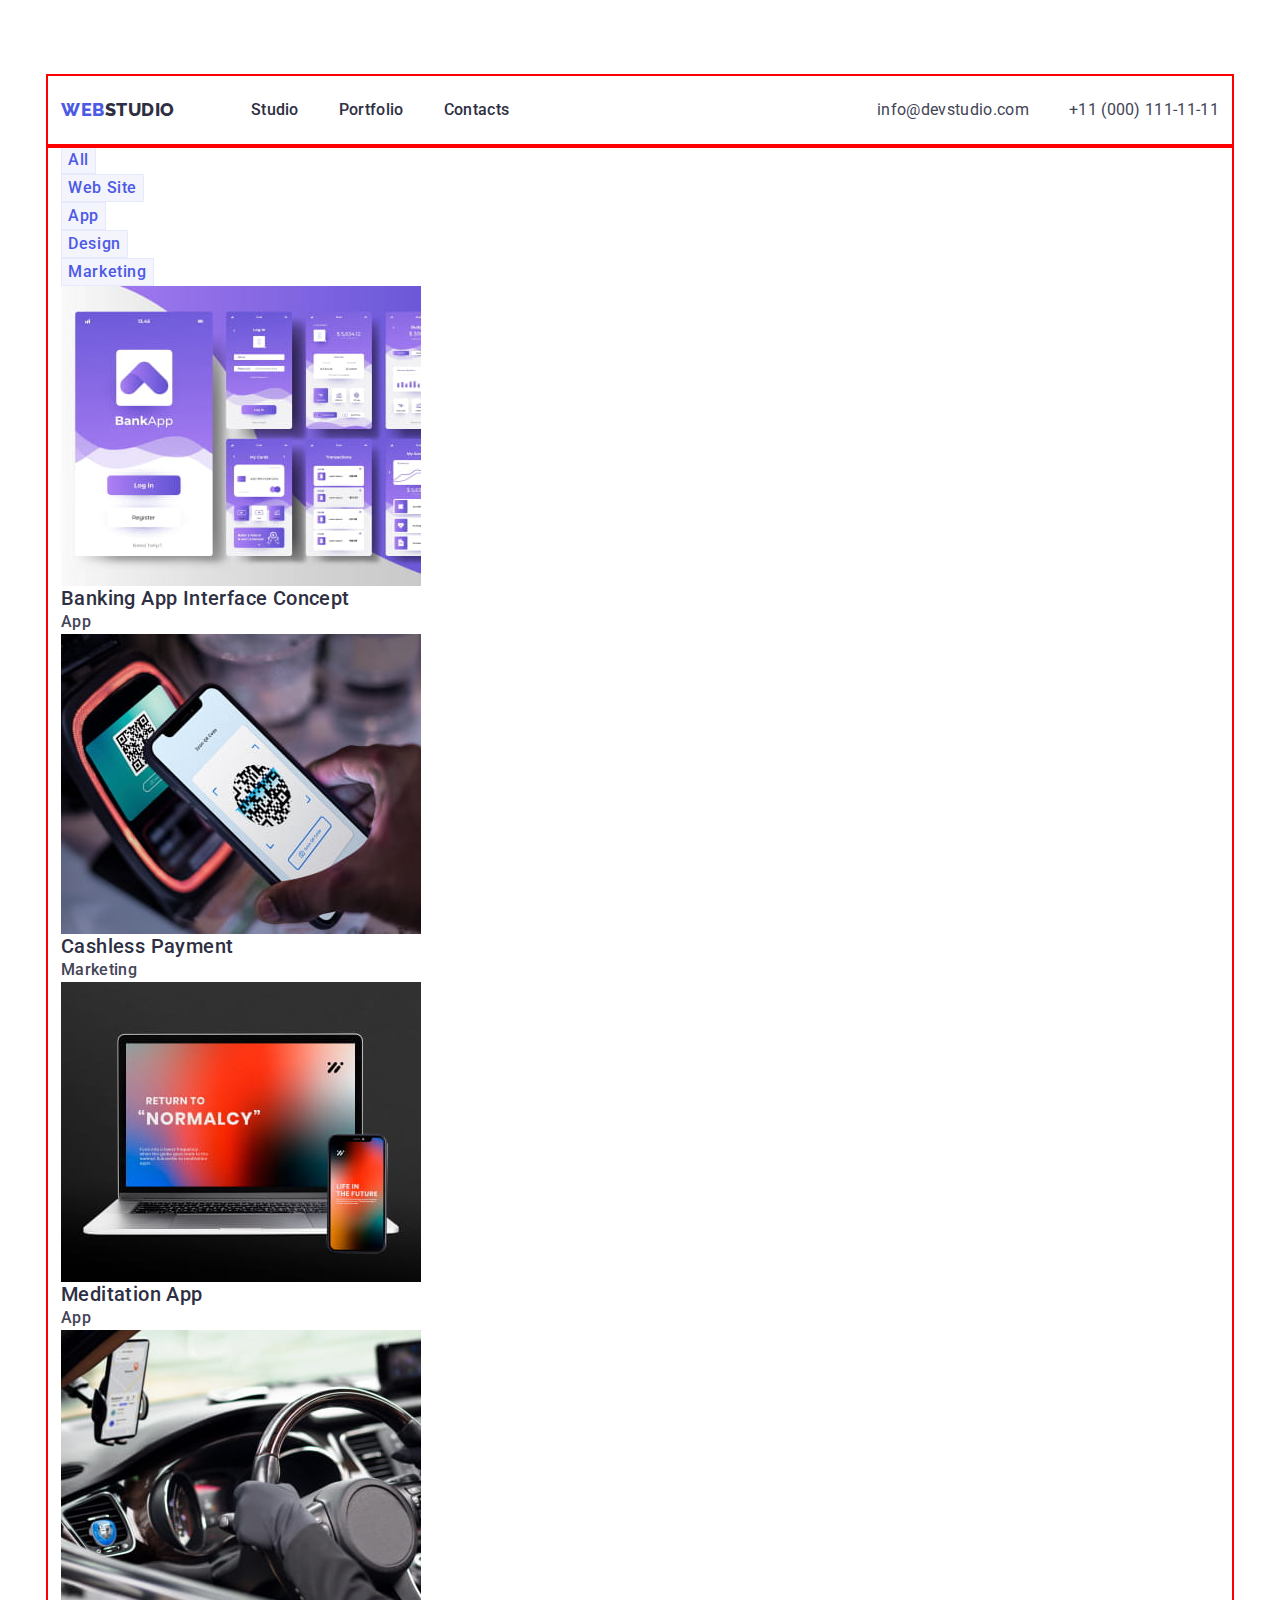
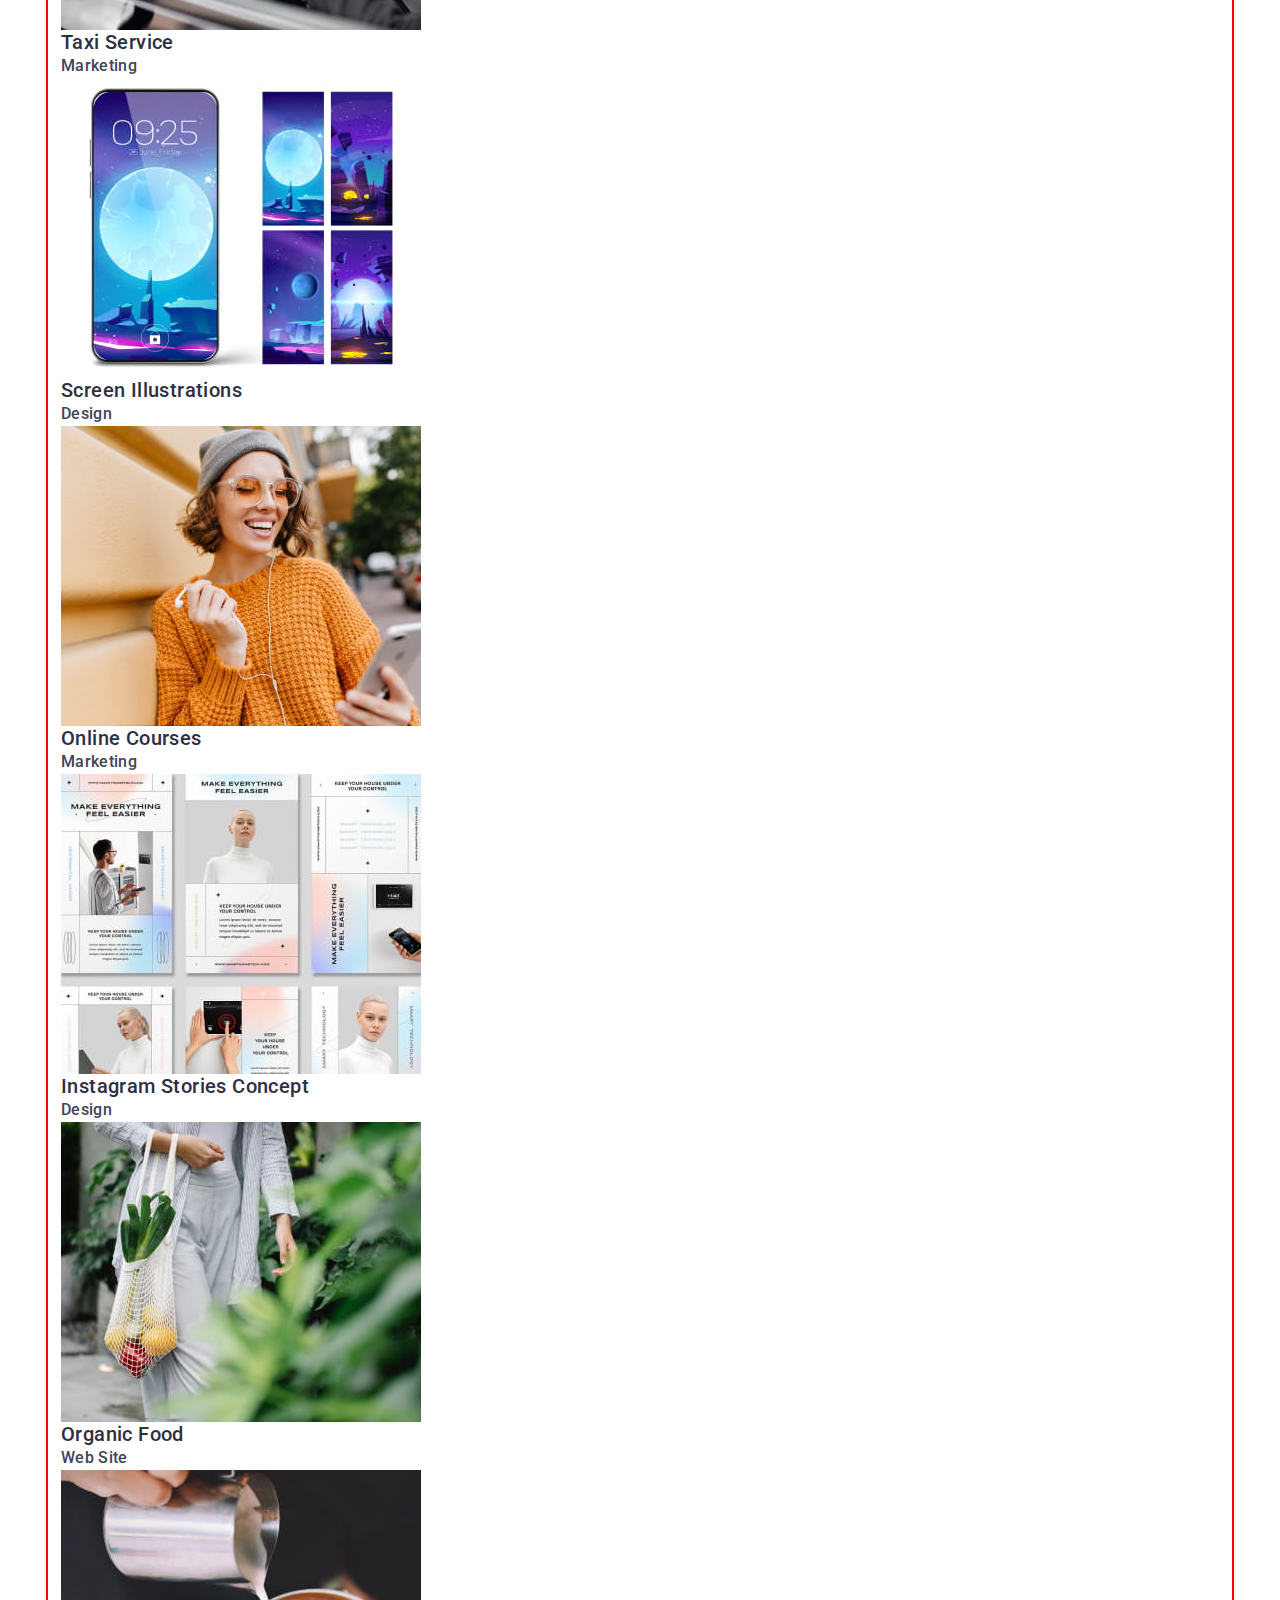
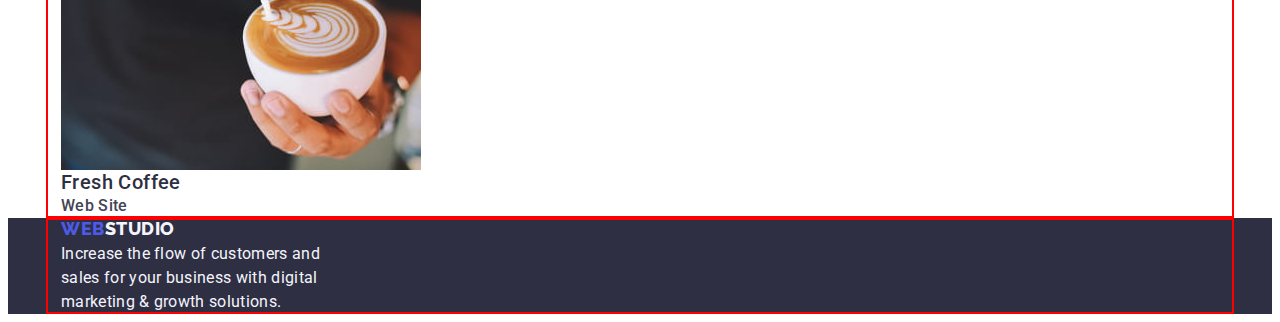
==== portfolio.html @ 4dd5a94a "position" ====
<!DOCTYPE html>
<html lang="en">
  <head>
    <meta charset="UTF-8" />
    <meta http-equiv="X-UA-Compatible" content="IE=edge" />
    <meta name="viewport" content="width=device-width, initial-scale=1.0" />
    <title>Document</title>
    <link rel="preconnect" href="https://fonts.googleapis.com" />
    <link rel="preconnect" href="https://fonts.gstatic.com" crossorigin />
    <link
      href="https://fonts.googleapis.com/css2?family=Raleway:wght@800&family=Roboto:ital,wght@0,400;0,700;1,500&display=swap"
      rel="stylesheet"
    />
    <link
      rel="stylesheet"
      href="https://cdnjs.cloudflare.com/ajax/libs/modern-normalize/1.1.0/modern-normalize.min.css"
      integrity="sha512-wpPYUAdjBVSE4KJnH1VR1HeZfpl1ub8YT/NKx4PuQ5NmX2tKuGu6U/JRp5y+Y8XG2tV+wKQpNHVUX03MfMFn9Q=="
      crossorigin="anonymous"
      referrerpolicy="no-referrer"
    />
    <link rel="stylesheet" href="./css/style.css" />
  </head>
  <body>
    <!-- Хедер -->
    <header class="header">
      <div class="header-container container">
        <nav class="nav">
          <a class="nav-logo link" href="./index.html"
            >Web<span class="logo">Studio</span></a
          >
          <ul class="nav-list list">
            <li class="nav-item">
              <a class="nav-link link" href="./index.html">Studio</a>
            </li>
            <li class="nav-item">
              <a class="nav-link link" href="./portfolio.html">Portfolio</a>
            </li>
            <li class="nav-item">
              <a class="nav-link link" href="">Contacts</a>
            </li>
          </ul>
        </nav>
        <address class="address">
          <ul class="address-list list">
            <li class="address-item">
              <a class="address-link link" href="mailto:info@devstudio.com"
                >info@devstudio.com</a
              >
            </li>
            <li class="address-item">
              <a class="address-tel link" href="tel:+110001111111"
                >+11 (000) 111-11-11</a
              >
            </li>
          </ul>
        </address>
      </div>
    </header>
    <!-- Герой -->
    <main class="main">
      <section class="main-section">
        <div class="container">
          <h1 hidden class="visually-hidden">Portfolio</h1>
          <ul class="main-list list">
            <li class="main-item">
              <button class="main-btn" type="button">All</button>
            </li>
            <li class="main-item">
              <button class="main-btn" type="button">Web Site</button>
            </li>
            <li class="main-item">
              <button class="main-btn" type="button">App</button>
            </li>
            <li class="main-item">
              <button class="main-btn" type="button">Design</button>
            </li>
            <li class="main-item">
              <button class="main-btn" type="button">Marketing</button>
            </li>
          </ul>
          <ul class="list-img list">
            <li class="list-img-item">
              <a class="link" href="">
                <img
                  class="img"
                  src="./images/portfolio/banking.jpg"
                  alt="banking"
                  width="360"
                  height="300"
                />
                <h2 class="header-three">Banking App Interface Concept</h2>
                <p class="desc">App</p>
              </a>
            </li>
            <li class="list-img-item">
              <a class="link" href="">
                <img
                  class="img"
                  src="./images/portfolio/payment.jpg"
                  alt="payment"
                  width="360"
                  height="300"
                />
                <h2 class="header-three">Cashless Payment</h2>
                <p class="desc">Marketing</p>
              </a>
            </li>
            <li class="list-img-item">
              <a class="link" href="">
                <img
                  class="img"
                  src="./images/portfolio/meditation.jpg"
                  alt="meditation"
                  width="360"
                  height="300"
                />
                <h2 class="header-three">Meditation App</h2>
                <p class="desc">App</p>
              </a>
            </li>
            <li class="list-img-item">
              <a class="link" href=""
                ><img
                  class="img"
                  src="./images/portfolio/taxi.jpg"
                  alt="taxi"
                  width="360"
                  height="300"
                />
                <h2 class="header-three">Taxi Service</h2>
                <p class="desc">Marketing</p>
              </a>
            </li>
            <li class="list-img-item">
              <a class="link" href=""
                ><img
                  class="img"
                  src="./images/portfolio/screen.jpg"
                  alt="screen"
                  width="360"
                  height="300"
                />
                <h2 class="header-three">Screen Illustrations</h2>
                <p class="desc">Design</p>
              </a>
            </li>
            <li class="list-img-item">
              <a class="link" href=""
                ><img
                  class="img"
                  src="./images/portfolio/online.jpg"
                  alt="online courses"
                  width="360"
                  height="300"
                />
                <h2 class="header-three">Online Courses</h2>
                <p class="desc">Marketing</p>
              </a>
            </li>
            <li class="list-img-item">
              <a class="link" href=""
                ><img
                  class="img"
                  src="./images/portfolio/instagram.jpg"
                  alt="instagram"
                  width="360"
                  height="300"
                />
                <h2 class="header-three">Instagram Stories Concept</h2>
                <p class="desc">Design</p>
              </a>
            </li>
            <li class="list-img-item">
              <a class="link" href=""
                ><img
                  class="img"
                  src="./images/portfolio/food.jpg"
                  alt="food"
                  width="360"
                  height="300"
                />
                <h2 class="header-three">Organic Food</h2>
                <p class="desc">Web Site</p>
              </a>
            </li>
            <li class="list-img-item">
              <a class="link" href=""
                ><img
                  class="img"
                  src="./images/portfolio/coffee.jpg"
                  alt="coffee"
                  width="360"
                  height="300"
                />
                <h2 class="header-three">Fresh Coffee</h2>
                <p class="desc">Web Site</p>
              </a>
            </li>
          </ul>
        </div>
      </section>
    </main>
    <!-- Футер -->
    <footer class="footer">
      <div class="container">
        <a class="nav-logo link" href="./index.html"
          >Web<span class="studio">Studio</span>
        </a>
        <p class="footer-text">
          Increase the flow of customers and sales for your business with digital
          marketing & growth solutions.
        </p>
      </div>
    </footer>
  </body>
</html>
---- css/style.css ----
:root {
	/* Color */
	--color-iris: #4d5ae5;
	--color-ocean: #404bbf;
	--color-navy-blue: #2e2f42;
	--color-green: #31d0aa;
	--color-slate: #434455;
	--color-light-slate: #8e8f99;
	--color-cornflower: #e7e9fc;
	--color-cloud: #f4f4fd;
	--color-navy-blue-modal: #2e2f42;
	--color-grey: #2e2f42;
	--color-white: #ffffff;
	--color-dairy: #fcfcfc;
	/* Fonts */
	--primary-font: 'Roboto', sans-serif;
	--secondary-font: 'Raleway', sans-serif;
}
/**
  |============================
  | Base styles
  |============================
*/
body{
    font-family:var(--primary-font);
    color:var(--color-slate);
	font-size: 16px;
	line-height: 1.5;
	letter-spacing: 0.02em;
	text-decoration: none;
	text-transform: none;
	background-color: var(--color-white); 
	}
	/* reset start */
	h1,
	h2,
	h3,
	h4,
	h5,
	h6,
	p {
	  margin: 0;
	}
	img {
		display: block;
	  }
	  button {
		cursor: pointer;
	  }

.link{
    text-decoration: none;
	
}
.list {
	list-style: none;
    font-weight: 500;
	line-height: 1.5;
	color:var(--color-navy-blue) ;
	margin: 0;
	padding: 0;
  }
.hero-title {
	font-size: 56px;
	font-family:'Roboto', sans-serif;
	font-weight: 700;
	line-height: 1.07;
	letter-spacing: 0.02em;
	text-decoration: none;
	text-transform: none;
	text-align: center;
}
.container{
	width: 1158px;
	margin: 0 auto;
	padding: 0 15px;

	outline: 2px solid red;
  outline-offset: -2px;
}
.section-title {
	font-size: 36px;
	font-family:'Roboto', sans-serif;
	font-weight: 700;
	line-height: 1.11;
	letter-spacing: 0.02em;
	text-decoration: none;
	text-transform: capitalize;
	text-align: center;
	color: var(--color-navy-blue);
}


.header-three {
	font-size: 20px;
	font-family:'Roboto', sans-serif;
	font-weight: 500;
	font-style: normal;
	line-height: 1.2;
	letter-spacing: 0.02em;
	text-decoration: none;
	text-transform: none;
	color: var(--color-navy-blue);
}


.desc {
	font-size: 16px;
	font-family: 'Roboto', sans-serif;
	font-weight: 500;
	font-style: normal;
	line-height: 1.5;
	letter-spacing: 0.02em;
	text-decoration: none;
	text-transform: none;
	color: var(--color-slate);
}
.button-text {
	font-size: 16px;
	font-family:'Roboto', sans-serif ;
	font-weight: 500;
	font-style: normal;
	line-height: 1.5;
	letter-spacing: 0.04em;
	text-decoration: none;
	text-transform: none;
	
	}

.small-text {
	font-size: 12px;
	font-family:'Roboto', sans-serif;
	font-weight: 400;
	font-style: normal;
	line-height: 1.16;
	letter-spacing: 0.04em;
	text-decoration: none;
	text-transform: none;
}
.link-text {
	font-size: 12px;
	font-family:'Roboto', sans-serif;
	font-weight: 400;
	font-style: normal;
	line-height: 1.33;
	letter-spacing: 0.04em;
	text-decoration: underline;
	text-transform: none;
}

  
  .visually-hidden {
	position: absolute;
	width: 1px;
	height: 1px;
	margin: -1px;
	border: 0;
	padding: 0;
  
	white-space: nowrap;
	clip-path: inset(100%);
	clip: rect(0 0 0 0);
	overflow: hidden;
  }
  

/**
  |============================
  | Index
  |============================
*/

/**
  |============================
  | Header
  |============================
*/
.header {
	padding-top: 24px;
	margin-top: 50px;

}
.header-container {
	display: flex;
	align-items: center;
}
.nav {
	margin-right: auto;
	display: flex;
	align-items: center;
    }
.nav-logo {
font-family:'Raleway', sans-serif;
font-style: normal;
font-weight: 800;
font-size: 18px;
line-height: 1.17;
letter-spacing: 0.03em;
text-transform: uppercase;
color: var(--color-iris);
margin-right: 76px;
}
.logo {
color:var(--color-navy-blue);
}

.nav-list {
	display: flex;
	align-items: center;
	gap: 40px;
}
.nav-item {
}
.nav-link {
	color: var(--color-navy-blue);
	display: block;	
	padding: 24px 0;
}
.nav-link:hover,
.nav-link:focus {
  color: var(--color-ocean);
  }
.address {
	font-style: normal	
}
.address-list {
	display: flex;
	align-items: center;
}
.address-item {
}
.address-link {
color: var(--color-slate);
font-family: 'Roboto';
font-style: normal;
font-weight: 400;
font-size: 16px;
line-height: 1.5;
letter-spacing: 0.02em;
margin-right: 40px;
padding: 24px 0;

}
.address-tel {
	color: var(--color-slate);
	font-family: 'Roboto';
	font-style: normal;
	font-weight: 400;
	font-size: 16px;
	line-height: 1.5;
	letter-spacing: 0.02em;
	padding: 24px 0;
	}


.address-link:hover,
.address-link:focus {
  color: var(--color-ocean);
  }

  .address-tel:hover,
  .address-tel:focus {
	color: var(--color-ocean);
	}

/**
  |============================
  | Hero
  |============================
*/
.hero {
    background-color: var(--color-navy-blue) ;
}
.hero-title {
    color: var(--color-white);
    padding-top: 188px;
	margin-bottom: 48px;


}


.hero-btn {
	background: var(--color-iris);
	color: var(--color-white);
	padding: 16px 32px;
    box-shadow: 0px 4px 4px rgba(0, 0, 0, 0.15);
    border-radius: 4px;
	
	
   }
   
.hero-btn:hover,
.hero-btn:focus {
  background-color: var(--color-ocean);
 }
/**
  |============================
  | Advantages
  |============================
*/
.advantages {
}
.advantages-title {
}
.advantages-list {
display: flex;
gap: 24px;
padding: 120px 0;
}
.advantages-item {
}
.advantages-subtitle {
}
.advantages-text {
}
/**
  |============================
  | Examples
  |============================
*/
.examples {
}
.examples-title {

}
.examples-list {
	display: flex;
	gap: 24px;
	padding: 72px 0 120px 0;
}
.examples-item {
}
.examples-img {
}
/**
  |============================
  | Team
  |============================
*/
.team {
background-color: #F4F4FD ;
}
.team-title {
	padding: 120px 0 72px 0;
}
.team-list {
display: flex;
gap: 24px;
padding-bottom: 120px;
}
.team-item {
align-items: center;
padding: 0px 0px 32px;
background: #FFFFFF;
box-shadow: 0px 1px 6px rgba(46, 47, 66, 0.08), 0px 1px 1px rgba(46, 47, 66, 0.16), 0px 2px 1px rgba(46, 47, 66, 0.08);
border-radius: 0px 0px 4px 4px;
}
.team-img {

}
.card-content{
display: flex;
flex-direction: column;
justify-content: center;
align-items: center;
padding: 32px 0;
gap: 8px;
}
.team-subtitle {
}
.team-text {
}
/**
  |============================
  | Footer
  |============================
*/
.footer {
background-color: var(--color-navy-blue)
}
.footer-container{
	padding: 100px 0;
}
.footer-logo {
margin-bottom: 16px;
}
.studio{
	color:#f4f4fd
}
.footer-text {
	color: #f4f4fd;
	width: 264px;
}

/**
  |============================
  | Portfolio
  |============================
*/
.main {
}
.main-title {
}
.main-section {
}
.main-list {
}
.main-item {
}
.main-btn {
font-family: "Roboto", sans-serif;
background: #F4F4FD;
border: 1px solid #E7E9FC;
border-radius: 4px
font-family: inherit;
font-weight: 500;
font-size: 16px;
line-height: 1.5;
display: flex;
align-items: center;
text-align: center;
letter-spacing: 0.04em;
color: #4D5AE5;
}
.main-btn{
	cursor: pointer;
}
.main-btn:hover,
.main-btn:focus {
  color:#FFFFFF;
  background: #404BBF;
  }
.list-img {
}
.list-img-item {
}
.img {
}
.img-subtitle {
}
.img-text {
}
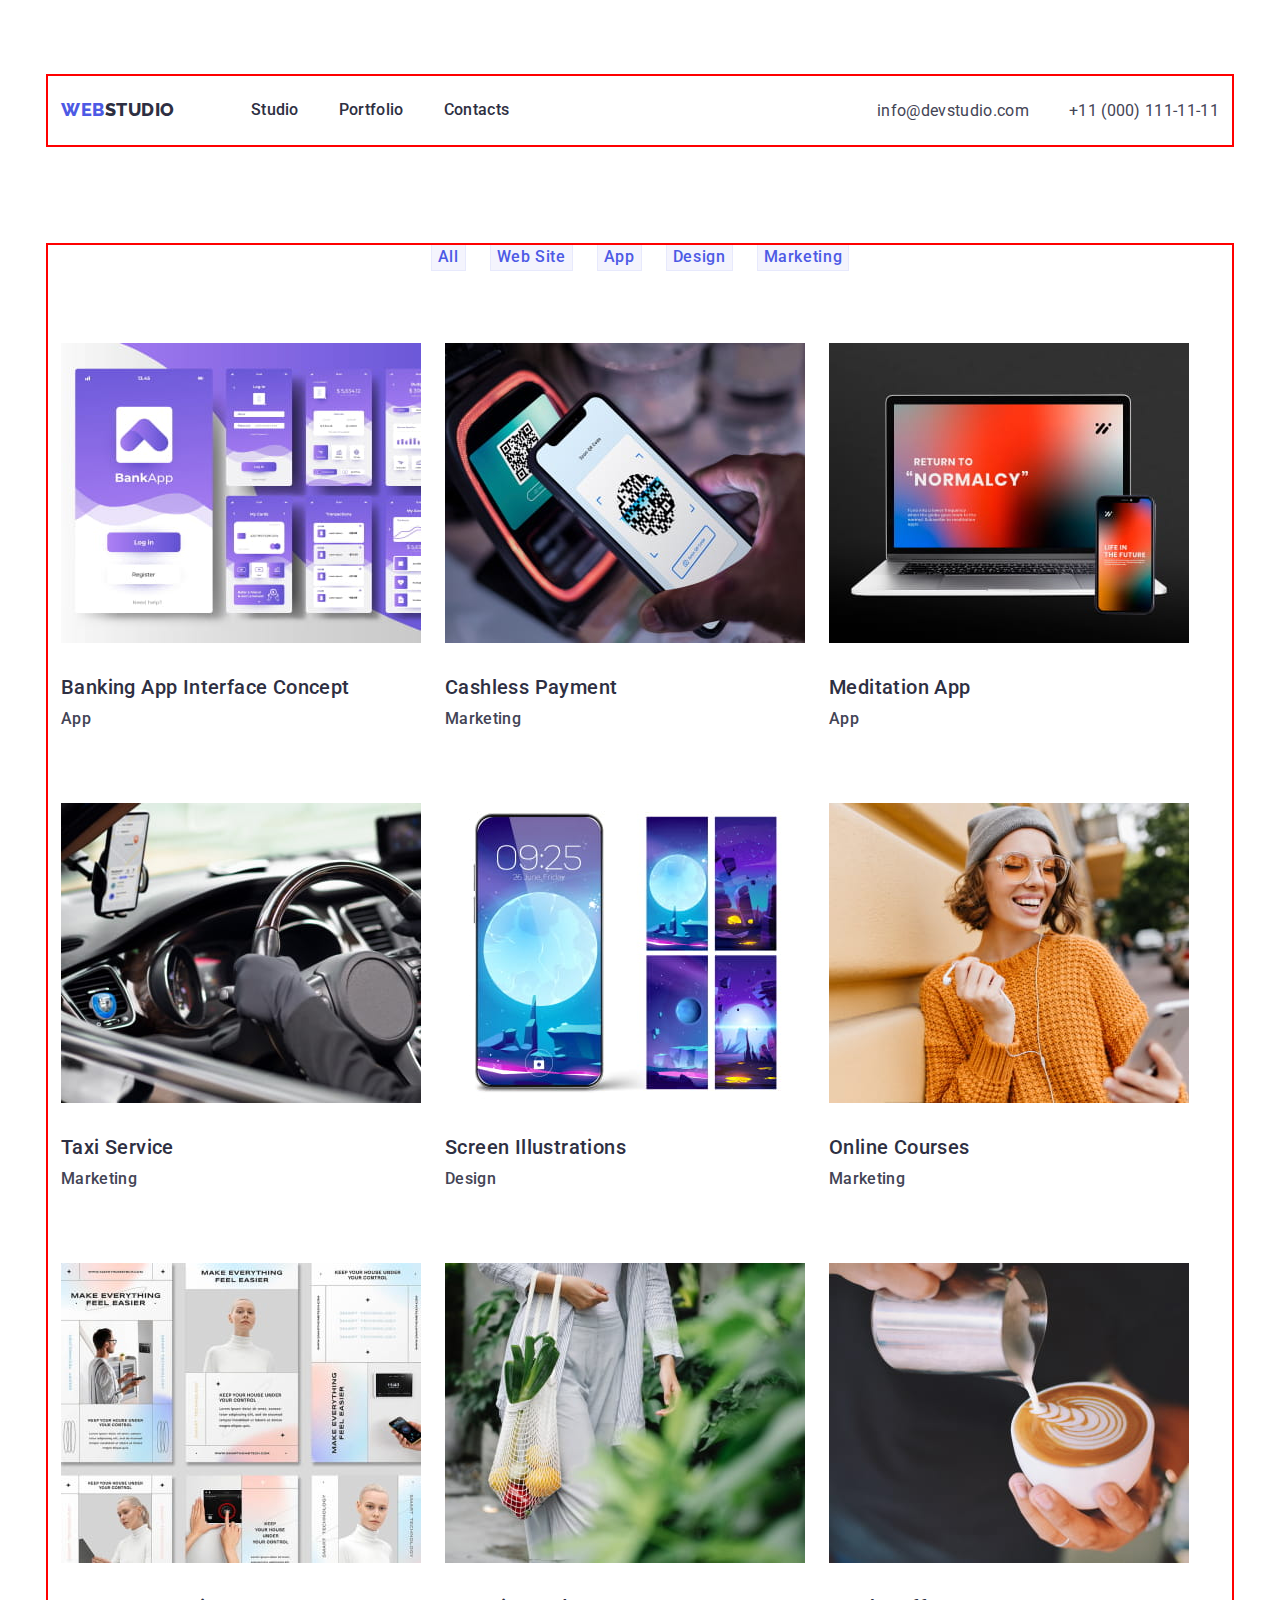
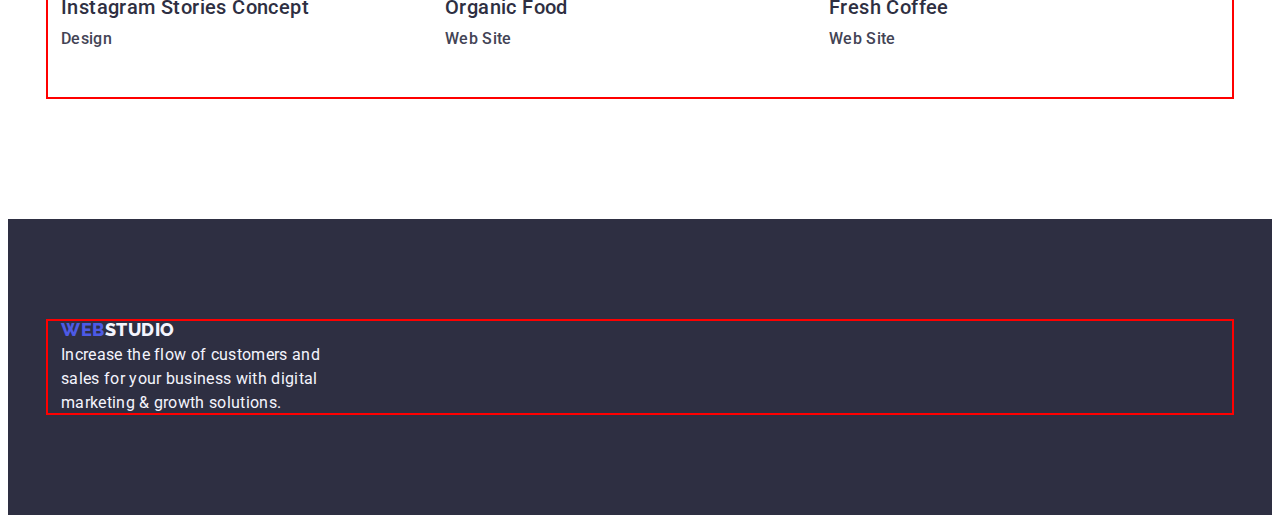
==== commit 822f3d2e: "position to portfolio" ====
--- a/portfolio.html
+++ b/portfolio.html
@@ -22,7 +22,7 @@
   </head>
   <body>
     <!-- Хедер -->
-    <header class="header">
+    <header class="header portfolio-head">
       <div class="header-container container">
         <nav class="nav">
           <a class="nav-logo link" href="./index.html"
@@ -59,9 +59,9 @@
     <!-- Герой -->
     <main class="main">
       <section class="main-section">
-        <div class="container">
+        <div class="container ">
           <h1 hidden class="visually-hidden">Portfolio</h1>
-          <ul class="main-list list">
+          <ul class="main-list list container-portfolio-hero">
             <li class="main-item">
               <button class="main-btn" type="button">All</button>
             </li>
@@ -78,121 +78,121 @@
               <button class="main-btn" type="button">Marketing</button>
             </li>
           </ul>
-          <ul class="list-img list">
+          <ul class="list-img list container-list-img">
             <li class="list-img-item">
               <a class="link" href="">
                 <img
-                  class="img"
+                  class="img-port"
                   src="./images/portfolio/banking.jpg"
                   alt="banking"
                   width="360"
                   height="300"
                 />
-                <h2 class="header-three">Banking App Interface Concept</h2>
+                <h2 class="header-three header-port">Banking App Interface Concept</h2>
                 <p class="desc">App</p>
               </a>
             </li>
             <li class="list-img-item">
               <a class="link" href="">
                 <img
-                  class="img"
+                  class="img-port"
                   src="./images/portfolio/payment.jpg"
                   alt="payment"
                   width="360"
                   height="300"
                 />
-                <h2 class="header-three">Cashless Payment</h2>
+                <h2 class="header-three header-port">Cashless Payment</h2>
                 <p class="desc">Marketing</p>
               </a>
             </li>
             <li class="list-img-item">
               <a class="link" href="">
                 <img
-                  class="img"
+                  class="img-port"
                   src="./images/portfolio/meditation.jpg"
                   alt="meditation"
                   width="360"
                   height="300"
                 />
-                <h2 class="header-three">Meditation App</h2>
+                <h2 class="header-three header-port">Meditation App</h2>
                 <p class="desc">App</p>
               </a>
             </li>
             <li class="list-img-item">
               <a class="link" href=""
                 ><img
-                  class="img"
+                  class="img-port"
                   src="./images/portfolio/taxi.jpg"
                   alt="taxi"
                   width="360"
                   height="300"
                 />
-                <h2 class="header-three">Taxi Service</h2>
+                <h2 class="header-three header-port">Taxi Service</h2>
                 <p class="desc">Marketing</p>
               </a>
             </li>
             <li class="list-img-item">
               <a class="link" href=""
                 ><img
-                  class="img"
+                  class="img-port"
                   src="./images/portfolio/screen.jpg"
                   alt="screen"
                   width="360"
                   height="300"
                 />
-                <h2 class="header-three">Screen Illustrations</h2>
+                <h2 class="header-three header-port">Screen Illustrations</h2>
                 <p class="desc">Design</p>
               </a>
             </li>
             <li class="list-img-item">
               <a class="link" href=""
                 ><img
-                  class="img"
+                  class="img-port"
                   src="./images/portfolio/online.jpg"
                   alt="online courses"
                   width="360"
                   height="300"
                 />
-                <h2 class="header-three">Online Courses</h2>
+                <h2 class="header-three header-port">Online Courses</h2>
                 <p class="desc">Marketing</p>
               </a>
             </li>
             <li class="list-img-item">
               <a class="link" href=""
                 ><img
-                  class="img"
+                  class="img-port"
                   src="./images/portfolio/instagram.jpg"
                   alt="instagram"
                   width="360"
                   height="300"
                 />
-                <h2 class="header-three">Instagram Stories Concept</h2>
+                <h2 class="header-three header-port">Instagram Stories Concept</h2>
                 <p class="desc">Design</p>
               </a>
             </li>
             <li class="list-img-item">
               <a class="link" href=""
                 ><img
-                  class="img"
+                  class="img-port"
                   src="./images/portfolio/food.jpg"
                   alt="food"
                   width="360"
                   height="300"
                 />
-                <h2 class="header-three">Organic Food</h2>
+                <h2 class="header-three header-port">Organic Food</h2>
                 <p class="desc">Web Site</p>
               </a>
             </li>
             <li class="list-img-item">
               <a class="link" href=""
                 ><img
-                  class="img"
+                  class="img-port"
                   src="./images/portfolio/coffee.jpg"
                   alt="coffee"
                   width="360"
                   height="300"
                 />
-                <h2 class="header-three">Fresh Coffee</h2>
+                <h2 class="header-three header-port">Fresh Coffee</h2>
                 <p class="desc">Web Site</p>
               </a>
             </li>
--- a/css/style.css
+++ b/css/style.css
@@ -178,7 +178,7 @@
 .header {
 	padding-top: 24px;
 	margin-top: 50px;
-
+    
 }
 .header-container {
 	display: flex;
@@ -188,6 +188,7 @@
 	margin-right: auto;
 	display: flex;
 	align-items: center;
+	border-bottom: 1px solid #E7E9FC;
     }
 .nav-logo {
 font-family:'Raleway', sans-serif;
@@ -270,13 +271,16 @@
 */
 .hero {
     background-color: var(--color-navy-blue) ;
+	padding: 188px 0;
 }
 .hero-title {
     color: var(--color-white);
-    padding-top: 188px;
-	margin-bottom: 48px;
-
-
+   margin-bottom: 48px;
+   
+
+}
+.container-hero{
+	text-align: center;
 }
 
 
@@ -286,9 +290,7 @@
 	padding: 16px 32px;
     box-shadow: 0px 4px 4px rgba(0, 0, 0, 0.15);
     border-radius: 4px;
-	
-	
-   }
+	}
    
 .hero-btn:hover,
 .hero-btn:focus {
@@ -309,8 +311,11 @@
 padding: 120px 0;
 }
 .advantages-item {
+	width: 264px;
 }
 .advantages-subtitle {
+	margin-bottom: 8px;
+	
 }
 .advantages-text {
 }
@@ -377,11 +382,11 @@
   |============================
 */
 .footer {
-background-color: var(--color-navy-blue)
-}
-.footer-container{
-	padding: 100px 0;
-}
+background-color: var(--color-navy-blue);
+padding: 100px 0;
+}
+
+
 .footer-logo {
 margin-bottom: 16px;
 }
@@ -399,8 +404,24 @@
   |============================
 */
 .main {
+	
+}
+.portfolio-head{
+margin-bottom: 96px;
 }
 .main-title {
+}
+.container-portfolio-hero{
+	display: flex;
+	gap: 24px;
+	justify-content: center;
+	margin-bottom: 72px;
+}
+.container-list-img{
+	display: flex;
+	gap: 24px;
+	flex-wrap: wrap;
+	margin-bottom: 120px;
 }
 .main-section {
 }
@@ -433,9 +454,14 @@
   }
 .list-img {
 }
+.header-port{
+margin-bottom: 8px;
+}
 .list-img-item {
-}
-.img {
+	margin-bottom: 48px;
+}
+.img-port {
+	margin-bottom: 32px;
 }
 .img-subtitle {
 }
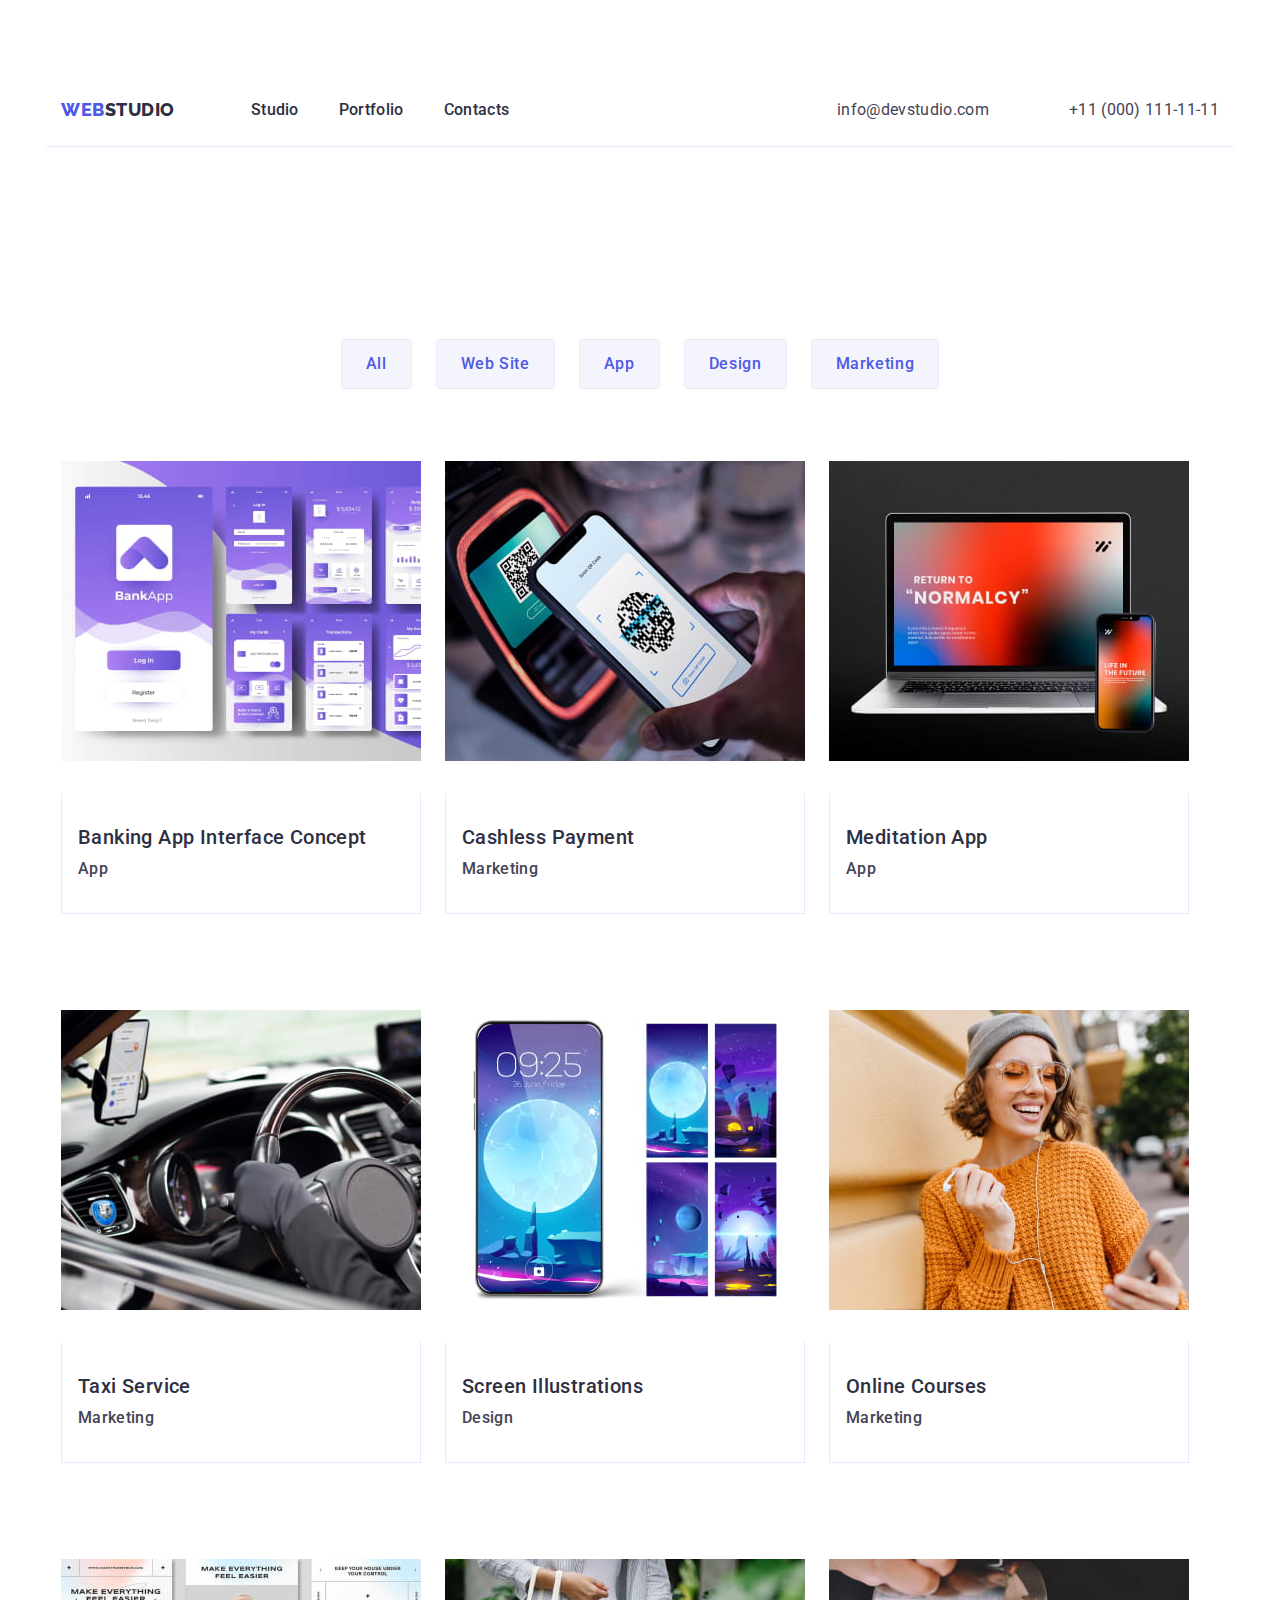
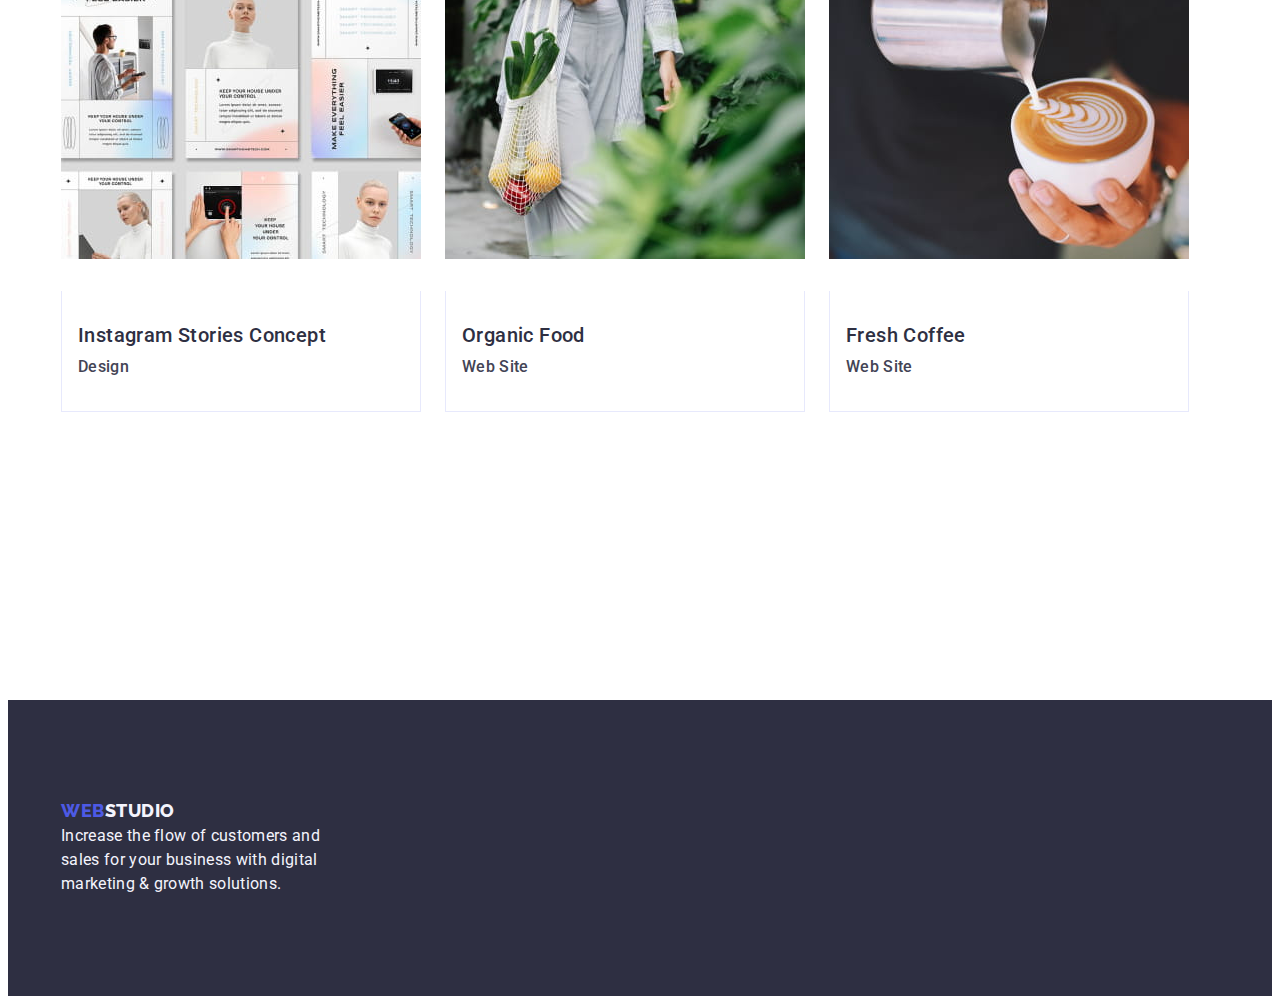
==== commit b7a08490: "fix" ====
--- a/portfolio.html
+++ b/portfolio.html
@@ -59,7 +59,7 @@
     <!-- Герой -->
     <main class="main">
       <section class="main-section">
-        <div class="container ">
+        <div class="container">
           <h1 hidden class="visually-hidden">Portfolio</h1>
           <ul class="main-list list container-portfolio-hero">
             <li class="main-item">
@@ -88,8 +88,12 @@
                   width="360"
                   height="300"
                 />
-                <h2 class="header-three header-port">Banking App Interface Concept</h2>
-                <p class="desc">App</p>
+                <div class="card-info">
+                  <h2 class="header-three header-port">
+                    Banking App Interface Concept
+                  </h2>
+                  <p class="desc">App</p>
+                </div>
               </a>
             </li>
             <li class="list-img-item">
@@ -101,8 +105,10 @@
                   width="360"
                   height="300"
                 />
-                <h2 class="header-three header-port">Cashless Payment</h2>
-                <p class="desc">Marketing</p>
+                <div class="card-info">
+                  <h2 class="header-three header-port">Cashless Payment</h2>
+                  <p class="desc">Marketing</p>
+                </div>
               </a>
             </li>
             <li class="list-img-item">
@@ -114,8 +120,10 @@
                   width="360"
                   height="300"
                 />
-                <h2 class="header-three header-port">Meditation App</h2>
-                <p class="desc">App</p>
+                <div class="card-info">
+                  <h2 class="header-three header-port">Meditation App</h2>
+                  <p class="desc">App</p>
+                </div>
               </a>
             </li>
             <li class="list-img-item">
@@ -127,8 +135,10 @@
                   width="360"
                   height="300"
                 />
-                <h2 class="header-three header-port">Taxi Service</h2>
-                <p class="desc">Marketing</p>
+                <div class="card-info">
+                  <h2 class="header-three header-port">Taxi Service</h2>
+                  <p class="desc">Marketing</p>
+                </div>
               </a>
             </li>
             <li class="list-img-item">
@@ -140,8 +150,10 @@
                   width="360"
                   height="300"
                 />
-                <h2 class="header-three header-port">Screen Illustrations</h2>
-                <p class="desc">Design</p>
+                <div class="card-info">
+                  <h2 class="header-three header-port">Screen Illustrations</h2>
+                  <p class="desc">Design</p>
+                </div>
               </a>
             </li>
             <li class="list-img-item">
@@ -153,8 +165,10 @@
                   width="360"
                   height="300"
                 />
-                <h2 class="header-three header-port">Online Courses</h2>
-                <p class="desc">Marketing</p>
+                <div class="card-info">
+                  <h2 class="header-three header-port">Online Courses</h2>
+                  <p class="desc">Marketing</p>
+                </div>
               </a>
             </li>
             <li class="list-img-item">
@@ -166,8 +180,12 @@
                   width="360"
                   height="300"
                 />
-                <h2 class="header-three header-port">Instagram Stories Concept</h2>
-                <p class="desc">Design</p>
+                <div class="card-info">
+                  <h2 class="header-three header-port">
+                    Instagram Stories Concept
+                  </h2>
+                  <p class="desc">Design</p>
+                </div>
               </a>
             </li>
             <li class="list-img-item">
@@ -179,8 +197,10 @@
                   width="360"
                   height="300"
                 />
-                <h2 class="header-three header-port">Organic Food</h2>
-                <p class="desc">Web Site</p>
+                <div class="card-info">
+                  <h2 class="header-three header-port">Organic Food</h2>
+                  <p class="desc">Web Site</p>
+                </div>
               </a>
             </li>
             <li class="list-img-item">
@@ -192,8 +212,10 @@
                   width="360"
                   height="300"
                 />
-                <h2 class="header-three header-port">Fresh Coffee</h2>
-                <p class="desc">Web Site</p>
+                <div class="card-info">
+                  <h2 class="header-three header-port">Fresh Coffee</h2>
+                  <p class="desc">Web Site</p>
+                </div>
               </a>
             </li>
           </ul>
@@ -207,8 +229,8 @@
           >Web<span class="studio">Studio</span>
         </a>
         <p class="footer-text">
-          Increase the flow of customers and sales for your business with digital
-          marketing & growth solutions.
+          Increase the flow of customers and sales for your business with
+          digital marketing & growth solutions.
         </p>
       </div>
     </footer>
--- a/css/style.css
+++ b/css/style.css
@@ -74,9 +74,6 @@
 	width: 1158px;
 	margin: 0 auto;
 	padding: 0 15px;
-
-	outline: 2px solid red;
-  outline-offset: -2px;
 }
 .section-title {
 	font-size: 36px;
@@ -183,12 +180,13 @@
 .header-container {
 	display: flex;
 	align-items: center;
+	border-bottom: 1px solid #e7e9fc
 }
 .nav {
 	margin-right: auto;
 	display: flex;
 	align-items: center;
-	border-bottom: 1px solid #E7E9FC;
+	
     }
 .nav-logo {
 font-family:'Raleway', sans-serif;
@@ -227,6 +225,7 @@
 .address-list {
 	display: flex;
 	align-items: center;
+	gap: 40px
 }
 .address-item {
 }
@@ -276,7 +275,8 @@
 .hero-title {
     color: var(--color-white);
    margin-bottom: 48px;
-   
+   max-width: 496px;
+margin: 0 auto 48px;
 
 }
 .container-hero{
@@ -285,11 +285,16 @@
 
 
 .hero-btn {
+	display: block;
+	min-width: 169px;
+	height: 56px;
+	border: none;
 	background: var(--color-iris);
 	color: var(--color-white);
 	padding: 16px 32px;
     box-shadow: 0px 4px 4px rgba(0, 0, 0, 0.15);
     border-radius: 4px;
+	margin: 0 auto;
 	}
    
 .hero-btn:hover,
@@ -302,13 +307,14 @@
   |============================
 */
 .advantages {
+	padding: 120px 0;
 }
 .advantages-title {
 }
 .advantages-list {
 display: flex;
 gap: 24px;
-padding: 120px 0;
+
 }
 .advantages-item {
 	width: 264px;
@@ -325,14 +331,15 @@
   |============================
 */
 .examples {
+	padding-bottom: 120px;
 }
 .examples-title {
-
+	margin-bottom: 72px;
 }
 .examples-list {
 	display: flex;
 	gap: 24px;
-	padding: 72px 0 120px 0;
+	
 }
 .examples-item {
 }
@@ -345,9 +352,10 @@
 */
 .team {
 background-color: #F4F4FD ;
+padding: 120px 0;
 }
 .team-title {
-	padding: 120px 0 72px 0;
+	margin-bottom: 72px;
 }
 .team-list {
 display: flex;
@@ -368,9 +376,16 @@
 display: flex;
 flex-direction: column;
 justify-content: center;
-align-items: center;
-padding: 32px 0;
+
+padding: 32px 16px;
 gap: 8px;
+}
+.team-text{
+	text-align: center;
+}
+.header-team{
+	text-align: center;
+	margin-bottom: 8px;
 }
 .team-subtitle {
 }
@@ -388,6 +403,7 @@
 
 
 .footer-logo {
+display: inline-block;
 margin-bottom: 16px;
 }
 .studio{
@@ -395,7 +411,7 @@
 }
 .footer-text {
 	color: #f4f4fd;
-	width: 264px;
+	max-width: 264px
 }
 
 /**
@@ -422,8 +438,16 @@
 	gap: 24px;
 	flex-wrap: wrap;
 	margin-bottom: 120px;
+	row-gap: 48px; 
+}
+.card-info{
+	padding: 32px 16px;
+	border: 1px solid #e7e9fc;
+	border-top: none;
+	 
 }
 .main-section {
+	padding: 96px 0 120px;
 }
 .main-list {
 }
@@ -443,6 +467,8 @@
 text-align: center;
 letter-spacing: 0.04em;
 color: #4D5AE5;
+padding: 12px 24px;
+border-radius: 4px; 
 }
 .main-btn{
 	cursor: pointer;
@@ -451,6 +477,8 @@
 .main-btn:focus {
   color:#FFFFFF;
   background: #404BBF;
+  border: 1px solid transparent;
+  
   }
 .list-img {
 }
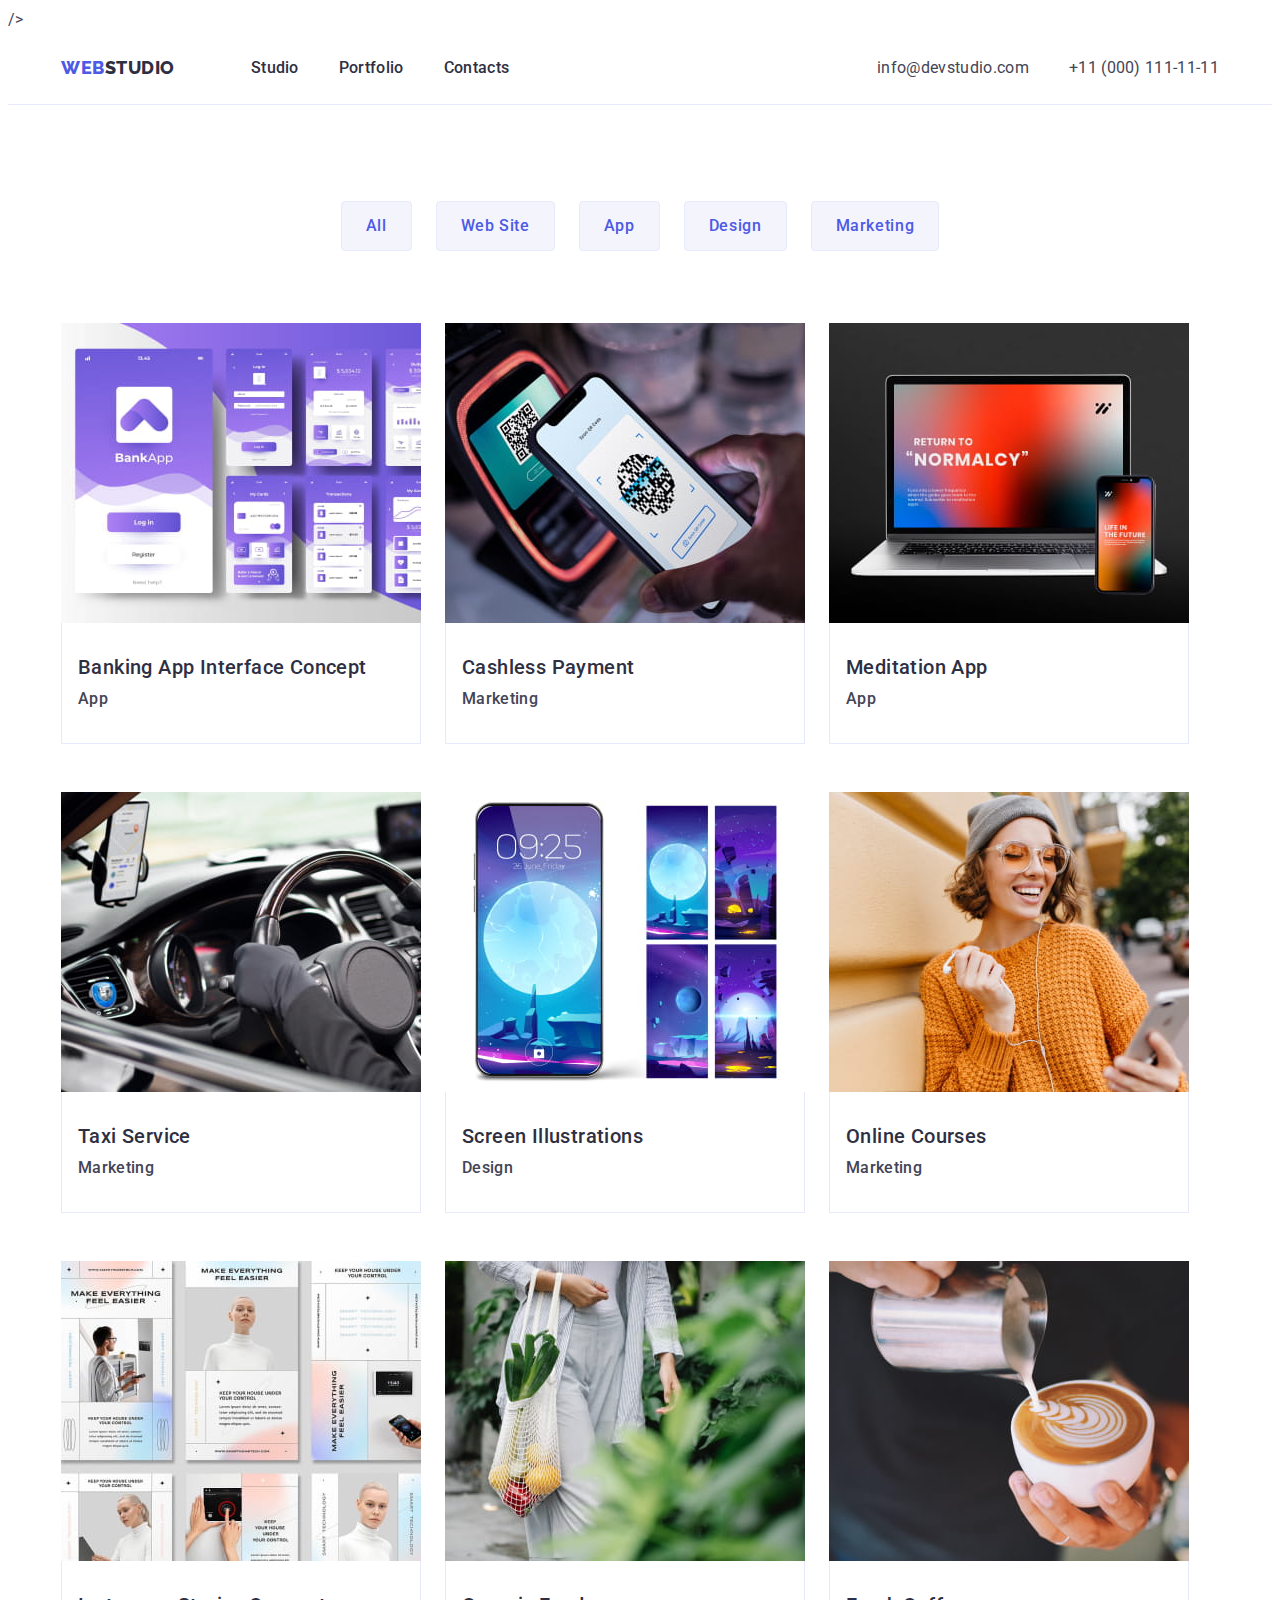
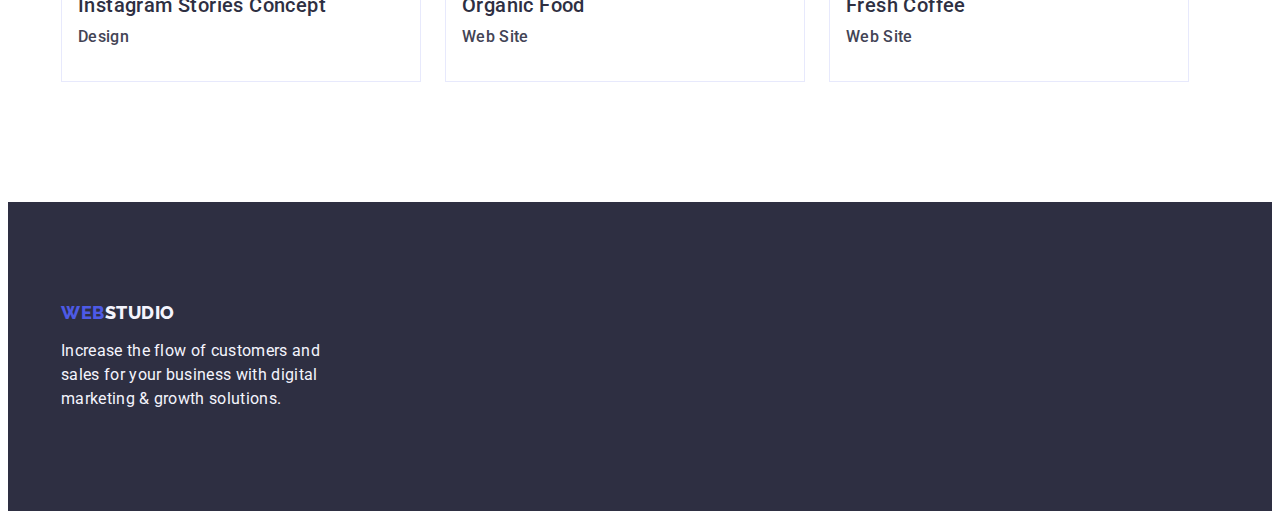
==== commit 879906e6: "fixed the mistakes" ====
--- a/portfolio.html
+++ b/portfolio.html
@@ -8,8 +8,9 @@
     <link rel="preconnect" href="https://fonts.googleapis.com" />
     <link rel="preconnect" href="https://fonts.gstatic.com" crossorigin />
     <link
-      href="https://fonts.googleapis.com/css2?family=Raleway:wght@800&family=Roboto:ital,wght@0,400;0,700;1,500&display=swap"
-      rel="stylesheet"
+    <link rel="preconnect" href="https://fonts.googleapis.com">
+    <link rel="preconnect" href="https://fonts.gstatic.com" crossorigin>
+    <link href="https://fonts.googleapis.com/css2?family=Raleway:wght@800&family=Roboto:wght@400;500;700&display=swap" rel="stylesheet">
     />
     <link
       rel="stylesheet"
@@ -225,7 +226,7 @@
     <!-- Футер -->
     <footer class="footer">
       <div class="container">
-        <a class="nav-logo link" href="./index.html"
+        <a class="nav-logo link footer-logo" href="./index.html"
           >Web<span class="studio">Studio</span>
         </a>
         <p class="footer-text">
--- a/css/style.css
+++ b/css/style.css
@@ -173,14 +173,13 @@
   |============================
 */
 .header {
-	padding-top: 24px;
-	margin-top: 50px;
-    
+	
+    border-bottom: 1px solid #e7e9fc;
 }
 .header-container {
 	display: flex;
 	align-items: center;
-	border-bottom: 1px solid #e7e9fc
+	
 }
 .nav {
 	margin-right: auto;
@@ -237,7 +236,6 @@
 font-size: 16px;
 line-height: 1.5;
 letter-spacing: 0.02em;
-margin-right: 40px;
 padding: 24px 0;
 
 }
@@ -360,11 +358,10 @@
 .team-list {
 display: flex;
 gap: 24px;
-padding-bottom: 120px;
+
 }
 .team-item {
 align-items: center;
-padding: 0px 0px 32px;
 background: #FFFFFF;
 box-shadow: 0px 1px 6px rgba(46, 47, 66, 0.08), 0px 1px 1px rgba(46, 47, 66, 0.16), 0px 2px 1px rgba(46, 47, 66, 0.08);
 border-radius: 0px 0px 4px 4px;
@@ -378,7 +375,6 @@
 justify-content: center;
 
 padding: 32px 16px;
-gap: 8px;
 }
 .team-text{
 	text-align: center;
@@ -423,7 +419,7 @@
 	
 }
 .portfolio-head{
-margin-bottom: 96px;
+
 }
 .main-title {
 }
@@ -437,14 +433,14 @@
 	display: flex;
 	gap: 24px;
 	flex-wrap: wrap;
-	margin-bottom: 120px;
+	
 	row-gap: 48px; 
 }
 .card-info{
 	padding: 32px 16px;
 	border: 1px solid #e7e9fc;
 	border-top: none;
-	 
+
 }
 .main-section {
 	padding: 96px 0 120px;
@@ -486,10 +482,10 @@
 margin-bottom: 8px;
 }
 .list-img-item {
-	margin-bottom: 48px;
+	
 }
 .img-port {
-	margin-bottom: 32px;
+	
 }
 .img-subtitle {
 }
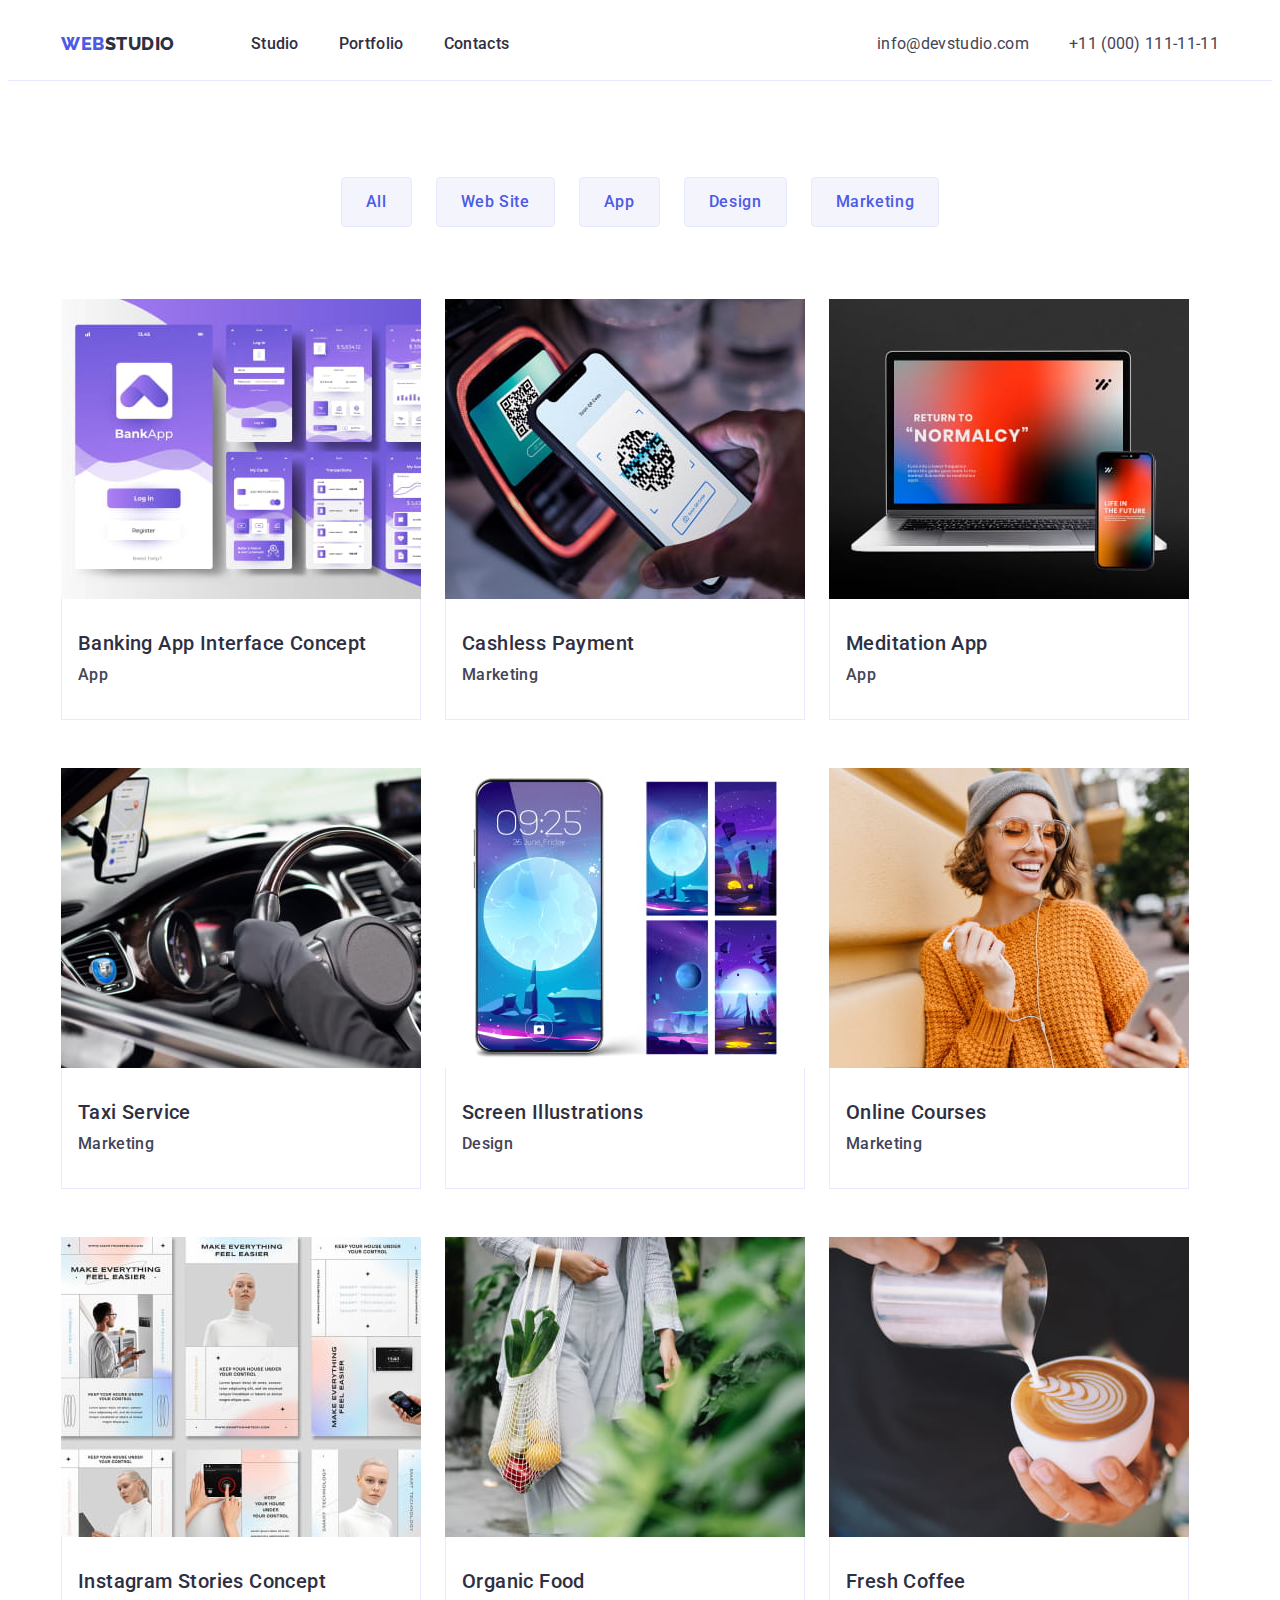
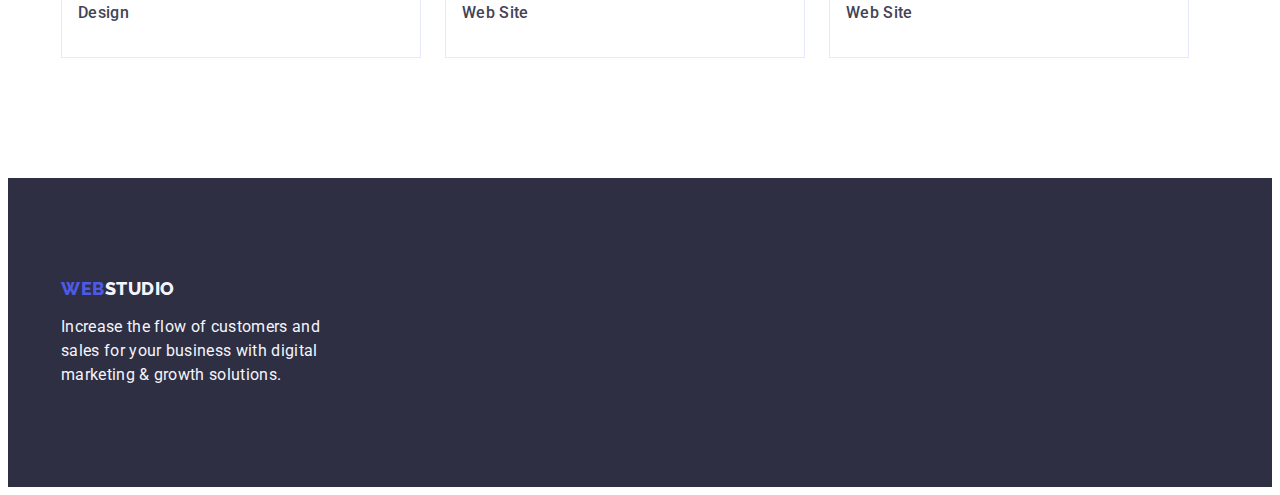
==== commit ef8f08b5: "another fix" ====
--- a/portfolio.html
+++ b/portfolio.html
@@ -5,13 +5,14 @@
     <meta http-equiv="X-UA-Compatible" content="IE=edge" />
     <meta name="viewport" content="width=device-width, initial-scale=1.0" />
     <title>Document</title>
+    <!-- Fonts -->
     <link rel="preconnect" href="https://fonts.googleapis.com" />
     <link rel="preconnect" href="https://fonts.gstatic.com" crossorigin />
     <link
-    <link rel="preconnect" href="https://fonts.googleapis.com">
-    <link rel="preconnect" href="https://fonts.gstatic.com" crossorigin>
-    <link href="https://fonts.googleapis.com/css2?family=Raleway:wght@800&family=Roboto:wght@400;500;700&display=swap" rel="stylesheet">
+      href="https://fonts.googleapis.com/css2?family=Raleway:wght@800&family=Roboto:wght@400;500;700&display=swap"
+      rel="stylesheet"
     />
+    <!-- Normalize -->
     <link
       rel="stylesheet"
       href="https://cdnjs.cloudflare.com/ajax/libs/modern-normalize/1.1.0/modern-normalize.min.css"
